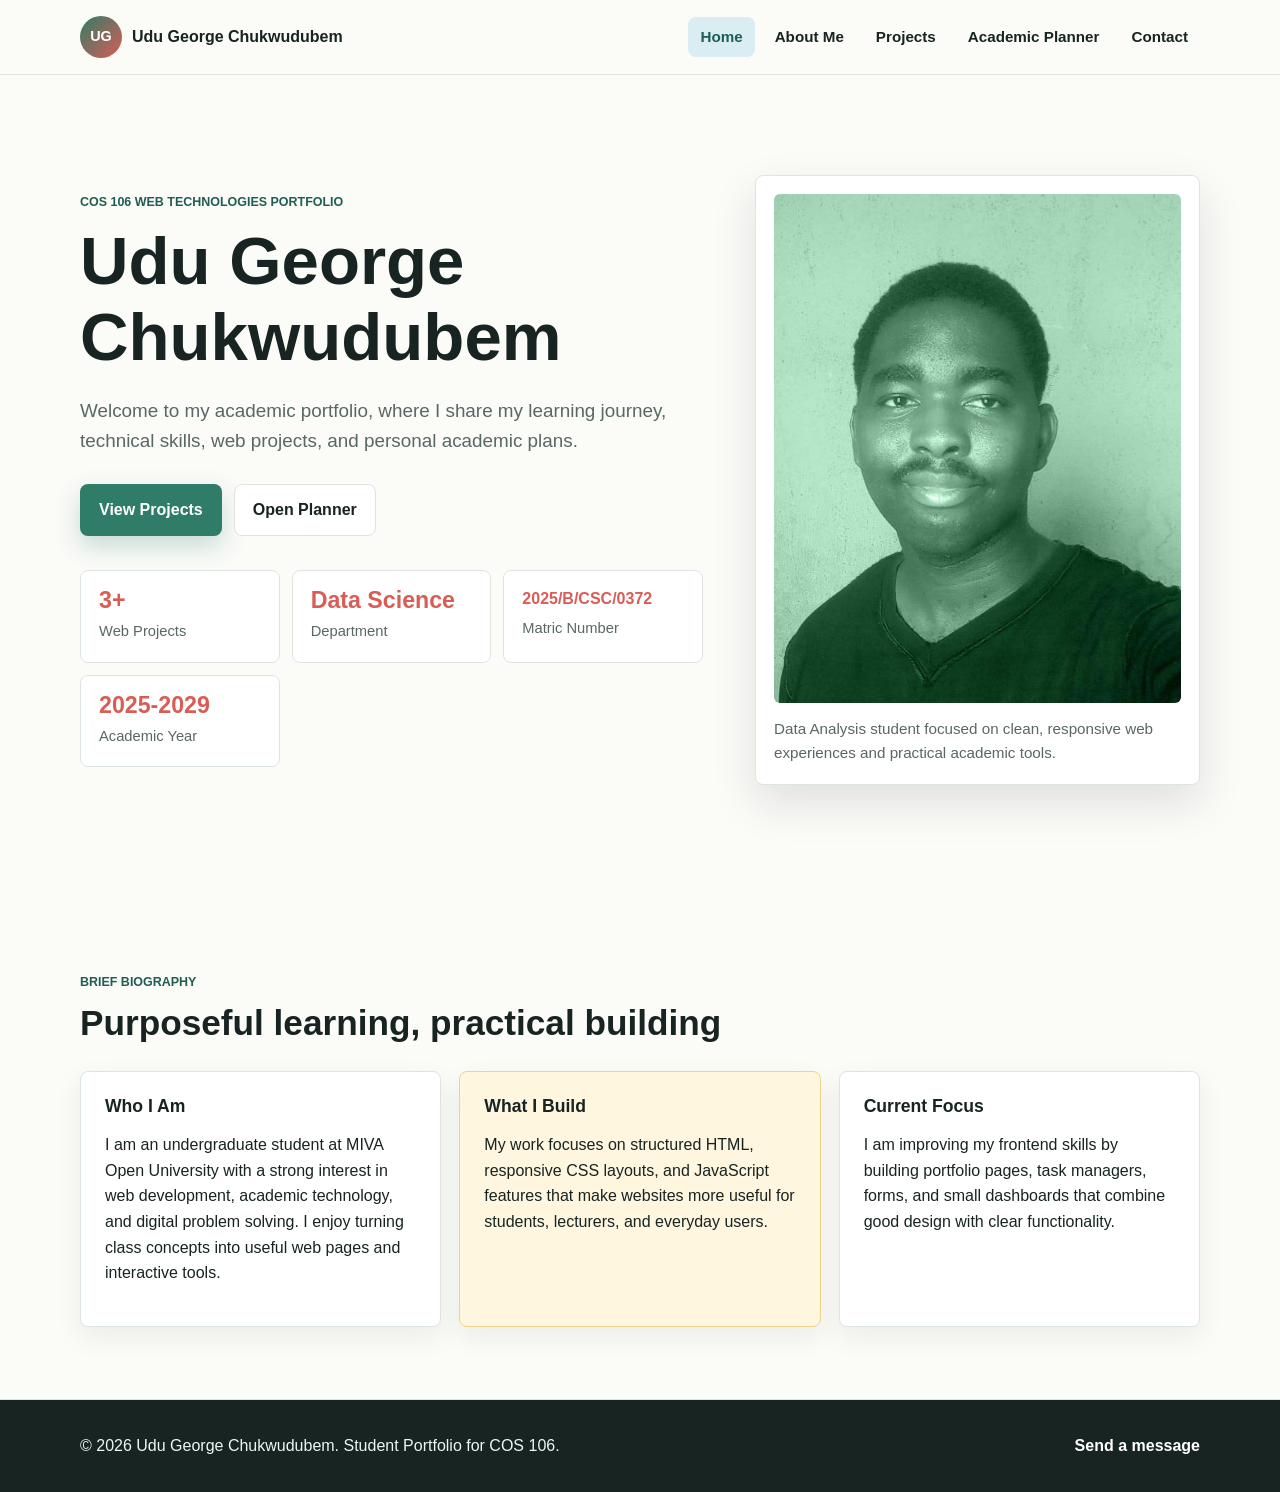
==== index.html @ a7101a03 "Add files via upload" ====
<!doctype html>
<html lang="en">
<head>
  <meta charset="utf-8">
  <meta name="viewport" content="width=device-width, initial-scale=1">
  <title>Udu George Chukwudubem | Student Portfolio</title>
  <link rel="stylesheet" href="css/styles.css">
  <script src="js/app.js" defer></script>
</head>
<body>
  <header class="site-header">
    <nav class="nav container" aria-label="Main navigation">
      <a class="brand" href="index.html" aria-label="Udu George Chukwudubem homepage">
        <span class="brand-mark">UG</span>
        <span>Udu George Chukwudubem</span>
      </a>
      <button class="nav-toggle" type="button" aria-expanded="false" aria-controls="site-menu" aria-label="Open navigation">
        <span></span>
        <span></span>
        <span></span>
      </button>
      <ul class="nav-links" id="site-menu">
        <li><a href="index.html" aria-current="page">Home</a></li>
        <li><a href="about.html">About Me</a></li>
        <li><a href="projects.html">Projects</a></li>
        <li><a href="planner.html">Academic Planner</a></li>
        <li><a href="contact.html">Contact</a></li>
      </ul>
    </nav>
  </header>

  <main>
    <section class="hero container">
      <div class="hero-copy">
        <p class="eyebrow">COS 106 Web Technologies Portfolio</p>
        <h1>Udu George Chukwudubem</h1>
        <p class="lead">Welcome to my academic portfolio, where I share my learning journey, technical skills, web projects, and personal academic plans.</p>
        <div class="hero-actions">
          <a class="button button-primary" href="projects.html">View Projects</a>
          <a class="button button-outline" href="planner.html">Open Planner</a>
        </div>
        <ul class="quick-stats" aria-label="Student highlights">
          <li><strong>3+</strong><span>Web Projects</span></li>
          <li><strong>Data Science</strong><span>Department</span></li>
          <li><strong class="long-value">2025/B/CSC/0372</strong><span>Matric Number</span></li>
          <li><strong>2025-2029</strong><span>Academic Year</span></li>
        </ul>
      </div>
      <figure class="portrait-card">
        <img src="assets/profile-photo.jpeg" alt="Profile photo of Udu George Chukwudubem">
        <figcaption>Data Analysis student focused on clean, responsive web experiences and practical academic tools.</figcaption>
      </figure>
    </section>

    <section class="section container">
      <div class="section-heading">
        <p class="eyebrow">Brief Biography</p>
        <h2>Purposeful learning, practical building</h2>
      </div>
      <div class="bio-grid">
        <article class="feature-panel">
          <h3>Who I Am</h3>
          <p>I am an undergraduate student at MIVA Open University with a strong interest in web development, academic technology, and digital problem solving. I enjoy turning class concepts into useful web pages and interactive tools.</p>
        </article>
        <article class="feature-panel accent">
          <h3>What I Build</h3>
          <p>My work focuses on structured HTML, responsive CSS layouts, and JavaScript features that make websites more useful for students, lecturers, and everyday users.</p>
        </article>
        <article class="feature-panel">
          <h3>Current Focus</h3>
          <p>I am improving my frontend skills by building portfolio pages, task managers, forms, and small dashboards that combine good design with clear functionality.</p>
        </article>
      </div>
    </section>
  </main>

  <footer class="site-footer">
    <div class="container footer-grid">
      <p>&copy; <span data-year></span> Udu George Chukwudubem. Student Portfolio for COS 106.</p>
      <a href="contact.html">Send a message</a>
    </div>
  </footer>
</body>
</html>
---- css/styles.css ----
:root {
  --ink: #172422;
  --muted: #596765;
  --paper: #fbfbf8;
  --surface: #ffffff;
  --teal: #2f7d68;
  --teal-dark: #1f5e50;
  --coral: #d95d55;
  --amber: #e9b44c;
  --sky: #d9edf2;
  --line: #dce5e1;
  --shadow: 0 18px 45px rgba(23, 36, 34, 0.12);
  --radius: 8px;
}

* {
  box-sizing: border-box;
}

html {
  scroll-behavior: smooth;
}

body {
  margin: 0;
  font-family: Arial, Helvetica, sans-serif;
  color: var(--ink);
  background: var(--paper);
  line-height: 1.6;
}

img {
  display: block;
  max-width: 100%;
}

a {
  color: var(--teal-dark);
  text-decoration: none;
}

a:hover,
a:focus-visible {
  color: var(--coral);
}

button,
input,
select,
textarea {
  font: inherit;
}

.container {
  width: min(1120px, calc(100% - 32px));
  margin: 0 auto;
}

.site-header {
  position: sticky;
  top: 0;
  z-index: 20;
  background: rgba(251, 251, 248, 0.94);
  border-bottom: 1px solid var(--line);
  backdrop-filter: blur(12px);
}

.nav {
  min-height: 74px;
  display: flex;
  align-items: center;
  justify-content: space-between;
  gap: 24px;
}

.brand {
  display: inline-flex;
  align-items: center;
  gap: 10px;
  color: var(--ink);
  font-weight: 800;
}

.brand-mark {
  width: 42px;
  height: 42px;
  display: grid;
  place-items: center;
  border-radius: 50%;
  color: #ffffff;
  background: linear-gradient(135deg, var(--teal), var(--coral));
  font-size: 0.9rem;
}

.nav-links {
  list-style: none;
  display: flex;
  align-items: center;
  gap: 8px;
  margin: 0;
  padding: 0;
}

.nav-links a {
  display: inline-flex;
  align-items: center;
  min-height: 40px;
  padding: 8px 12px;
  border-radius: var(--radius);
  color: var(--ink);
  font-weight: 700;
  font-size: 0.95rem;
  transition: background 180ms ease, color 180ms ease, transform 180ms ease;
}

.nav-links a:hover,
.nav-links a:focus-visible,
.nav-links a[aria-current="page"] {
  background: var(--sky);
  color: var(--teal-dark);
}

.nav-links a:hover {
  transform: translateY(-1px);
}

.nav-toggle {
  display: none;
  width: 44px;
  height: 44px;
  border: 1px solid var(--line);
  border-radius: var(--radius);
  background: var(--surface);
  cursor: pointer;
}

.nav-toggle span {
  display: block;
  width: 20px;
  height: 2px;
  margin: 5px auto;
  background: var(--ink);
}

.hero {
  min-height: calc(100vh - 74px);
  display: grid;
  grid-template-columns: minmax(0, 1.05fr) minmax(300px, 0.75fr);
  align-items: center;
  gap: 52px;
  padding: 56px 0 72px;
}

.hero-copy {
  animation: fade-up 600ms ease both;
}

.eyebrow {
  margin: 0 0 10px;
  color: var(--teal-dark);
  font-size: 0.78rem;
  font-weight: 800;
  text-transform: uppercase;
}

h1,
h2,
h3,
p {
  overflow-wrap: anywhere;
}

h1,
h2,
h3 {
  line-height: 1.14;
}

h1 {
  margin: 0;
  font-size: 4.2rem;
}

h2 {
  margin: 0 0 14px;
  font-size: 2.2rem;
}

h3 {
  margin: 0 0 10px;
  font-size: 1.1rem;
}

.lead {
  max-width: 650px;
  margin: 20px 0 0;
  color: var(--muted);
  font-size: 1.18rem;
}

.hero-actions {
  display: flex;
  flex-wrap: wrap;
  gap: 12px;
  margin-top: 28px;
}

.button {
  display: inline-flex;
  align-items: center;
  justify-content: center;
  min-height: 46px;
  padding: 12px 18px;
  border: 1px solid transparent;
  border-radius: var(--radius);
  font-weight: 800;
  cursor: pointer;
  transition: transform 180ms ease, box-shadow 180ms ease, background 180ms ease;
}

.button:hover,
.button:focus-visible {
  transform: translateY(-2px);
}

.button-primary {
  background: var(--teal);
  color: #ffffff;
  box-shadow: 0 10px 24px rgba(47, 125, 104, 0.25);
}

.button-primary:hover,
.button-primary:focus-visible {
  color: #ffffff;
  background: var(--teal-dark);
}

.button-outline {
  color: var(--ink);
  background: var(--surface);
  border-color: var(--line);
}

.quick-stats {
  list-style: none;
  display: grid;
  grid-template-columns: repeat(auto-fit, minmax(150px, 1fr));
  gap: 12px;
  max-width: 760px;
  margin: 34px 0 0;
  padding: 0;
}

.quick-stats li {
  min-height: 92px;
  padding: 18px;
  border: 1px solid var(--line);
  border-radius: var(--radius);
  background: var(--surface);
}

.quick-stats strong {
  display: block;
  color: var(--coral);
  font-size: 1.45rem;
  line-height: 1;
}

.quick-stats .long-value {
  font-size: 1rem;
  line-height: 1.25;
}

.quick-stats span {
  display: block;
  margin-top: 8px;
  color: var(--muted);
  font-size: 0.92rem;
}

.portrait-card {
  margin: 0;
  padding: 18px;
  border: 1px solid var(--line);
  border-radius: var(--radius);
  background: var(--surface);
  box-shadow: var(--shadow);
  animation: fade-up 760ms ease both;
}

.portrait-card img {
  width: 100%;
  aspect-ratio: 4 / 5;
  object-fit: cover;
  border-radius: calc(var(--radius) - 2px);
  background: var(--sky);
}

.portrait-card figcaption {
  margin-top: 14px;
  color: var(--muted);
  font-size: 0.95rem;
}

.section {
  padding: 72px 0;
}

.section-heading {
  max-width: 720px;
  margin-bottom: 28px;
}

.section-heading.compact {
  margin-bottom: 20px;
}

.bio-grid,
.skill-grid,
.project-grid {
  display: grid;
  grid-template-columns: repeat(3, minmax(0, 1fr));
  gap: 18px;
}

.feature-panel,
.skill-card,
.project-card,
.planner-form,
.task-board,
.contact-form,
.goal-panel {
  border: 1px solid var(--line);
  border-radius: var(--radius);
  background: var(--surface);
  box-shadow: 0 10px 28px rgba(23, 36, 34, 0.07);
}

.feature-panel,
.skill-card,
.goal-panel {
  padding: 24px;
}

.feature-panel.accent {
  background: #fff6df;
  border-color: #f0d38b;
}

.panel-subtitle {
  margin-top: 24px;
}

.page-main {
  min-height: calc(100vh - 200px);
}

.page-hero,
.page-title,
.contact-layout {
  padding: 62px 0 28px;
}

.page-hero {
  display: grid;
  grid-template-columns: minmax(0, 1fr) minmax(260px, 420px);
  align-items: center;
  gap: 42px;
}

.page-hero p,
.page-title p,
.contact-copy p {
  max-width: 720px;
  color: var(--muted);
  font-size: 1.05rem;
}

.page-hero img {
  border-radius: var(--radius);
  border: 1px solid var(--line);
  background: var(--sky);
}

.two-column,
.contact-layout,
.planner-layout {
  display: grid;
  grid-template-columns: minmax(0, 1fr) minmax(300px, 0.8fr);
  gap: 24px;
  align-items: start;
}

.skill-section {
  background: #eaf5f1;
}

.table-wrap {
  overflow-x: auto;
  border: 1px solid var(--line);
  border-radius: var(--radius);
  background: var(--surface);
}

table {
  width: 100%;
  min-width: 620px;
  border-collapse: collapse;
}

th,
td {
  padding: 14px 16px;
  text-align: left;
  border-bottom: 1px solid var(--line);
}

th {
  color: var(--teal-dark);
  background: var(--sky);
  font-size: 0.88rem;
  text-transform: uppercase;
}

tr:last-child td {
  border-bottom: 0;
}

.check-list,
.detail-list,
.contact-list {
  margin: 0;
  padding-left: 20px;
}

.check-list li,
.detail-list li,
.contact-list li {
  margin: 10px 0;
}

.media-panel audio {
  width: 100%;
  margin-top: 8px;
}

.project-card {
  overflow: hidden;
  transition: transform 180ms ease, box-shadow 180ms ease;
}

.project-card:hover {
  transform: translateY(-4px);
  box-shadow: var(--shadow);
}

.project-card img {
  width: 100%;
  aspect-ratio: 16 / 10;
  object-fit: cover;
  background: var(--sky);
}

.project-content {
  padding: 22px;
}

.tag {
  display: inline-flex;
  margin: 0 0 12px;
  padding: 5px 9px;
  border-radius: 999px;
  color: #72301f;
  background: #ffe1c4;
  font-size: 0.78rem;
  font-weight: 800;
}

.planner-layout {
  padding: 30px 0 72px;
}

.planner-form,
.task-board,
.contact-form {
  padding: 24px;
}

label {
  display: block;
  margin: 14px 0 7px;
  color: var(--ink);
  font-weight: 800;
}

input,
select,
textarea {
  width: 100%;
  border: 1px solid #c8d4d0;
  border-radius: var(--radius);
  background: #ffffff;
  color: var(--ink);
  padding: 12px 13px;
  transition: border-color 180ms ease, box-shadow 180ms ease;
}

input:focus,
select:focus,
textarea:focus {
  outline: none;
  border-color: var(--teal);
  box-shadow: 0 0 0 4px rgba(47, 125, 104, 0.14);
}

.form-row {
  display: grid;
  grid-template-columns: 1fr 1fr;
  gap: 12px;
}

.form-message {
  min-height: 24px;
  margin: 14px 0 0;
  color: var(--teal-dark);
  font-weight: 700;
}

.form-message.error {
  color: #b5362f;
}

.task-board-header {
  display: flex;
  align-items: flex-start;
  justify-content: space-between;
  gap: 18px;
  margin-bottom: 18px;
}

.task-stats {
  display: flex;
  flex-wrap: wrap;
  justify-content: flex-end;
  gap: 8px;
}

.task-stats span {
  display: inline-flex;
  align-items: center;
  gap: 5px;
  min-height: 34px;
  padding: 6px 10px;
  border-radius: 999px;
  background: #fff6df;
  color: #5e4a18;
  font-size: 0.9rem;
}

.task-list {
  list-style: none;
  display: grid;
  gap: 12px;
  margin: 0;
  padding: 0;
}

.task-item {
  display: grid;
  grid-template-columns: auto minmax(0, 1fr) auto;
  align-items: center;
  gap: 12px;
  min-height: 76px;
  padding: 14px;
  border: 1px solid var(--line);
  border-radius: var(--radius);
  background: #ffffff;
}

.task-item.completed {
  background: #eff7f4;
}

.task-item.completed .task-title {
  color: var(--muted);
  text-decoration: line-through;
}

.task-title {
  display: block;
  font-weight: 800;
}

.task-meta {
  display: flex;
  flex-wrap: wrap;
  gap: 8px;
  color: var(--muted);
  font-size: 0.88rem;
}

.task-check {
  width: 22px;
  height: 22px;
  accent-color: var(--teal);
}

.icon-button {
  width: 38px;
  height: 38px;
  border: 1px solid var(--line);
  border-radius: var(--radius);
  color: #9b2f2a;
  background: #fff5f3;
  cursor: pointer;
  font-size: 1.15rem;
  line-height: 1;
  transition: transform 180ms ease, background 180ms ease;
}

.icon-button:hover,
.icon-button:focus-visible {
  transform: translateY(-1px);
  background: #ffe0dc;
}

.empty-state {
  margin: 0;
  padding: 20px;
  border: 1px dashed #b7c5c1;
  border-radius: var(--radius);
  color: var(--muted);
  background: #f8fbfa;
}

.contact-layout {
  grid-template-columns: minmax(0, 0.85fr) minmax(320px, 1fr);
  gap: 34px;
}

.contact-list {
  margin-top: 22px;
}

.form-field {
  margin-bottom: 14px;
}

.error-message {
  display: block;
  min-height: 20px;
  margin-top: 5px;
  color: #b5362f;
  font-size: 0.88rem;
  font-weight: 700;
}

.form-field.invalid input,
.form-field.invalid textarea {
  border-color: #b5362f;
}

.site-footer {
  border-top: 1px solid var(--line);
  background: var(--ink);
  color: #eef5f2;
}

.footer-grid {
  min-height: 92px;
  display: flex;
  align-items: center;
  justify-content: space-between;
  gap: 18px;
}

.footer-grid a {
  color: #ffffff;
  font-weight: 800;
}

@keyframes fade-up {
  from {
    opacity: 0;
    transform: translateY(16px);
  }
  to {
    opacity: 1;
    transform: translateY(0);
  }
}

@media (max-width: 900px) {
  .hero,
  .page-hero,
  .two-column,
  .planner-layout,
  .contact-layout {
    grid-template-columns: 1fr;
  }

.hero {
    min-height: auto;
    padding-top: 42px;
  }

  h1 {
    font-size: 3.1rem;
  }

  h2 {
    font-size: 1.85rem;
  }

  .bio-grid,
  .skill-grid,
  .project-grid {
    grid-template-columns: repeat(2, minmax(0, 1fr));
  }
}

@media (max-width: 760px) {
  .nav {
    min-height: 66px;
  }

  .nav-toggle {
    display: block;
  }

  .nav-links {
    position: absolute;
    top: 66px;
    left: 16px;
    right: 16px;
    display: none;
    flex-direction: column;
    align-items: stretch;
    padding: 10px;
    border: 1px solid var(--line);
    border-radius: var(--radius);
    background: var(--surface);
    box-shadow: var(--shadow);
  }

  .nav-links.is-open {
    display: flex;
  }

  .nav-links a {
    justify-content: center;
  }

  .quick-stats,
  .bio-grid,
  .skill-grid,
  .project-grid,
  .form-row {
    grid-template-columns: 1fr;
  }

  .section {
    padding: 52px 0;
  }

  .page-hero,
  .page-title,
  .contact-layout {
    padding-top: 44px;
  }

  .task-board-header,
  .footer-grid {
    align-items: flex-start;
    flex-direction: column;
  }

  .task-stats {
    justify-content: flex-start;
  }
}

@media (max-width: 460px) {
  .container {
    width: min(100% - 24px, 1120px);
  }

  .hero-actions {
    flex-direction: column;
  }

  .button {
    width: 100%;
  }

  h1 {
    font-size: 2.35rem;
  }

  h2 {
    font-size: 1.55rem;
  }

  .task-item {
    grid-template-columns: auto minmax(0, 1fr);
  }

  .icon-button {
    grid-column: 2;
    justify-self: end;
  }
}
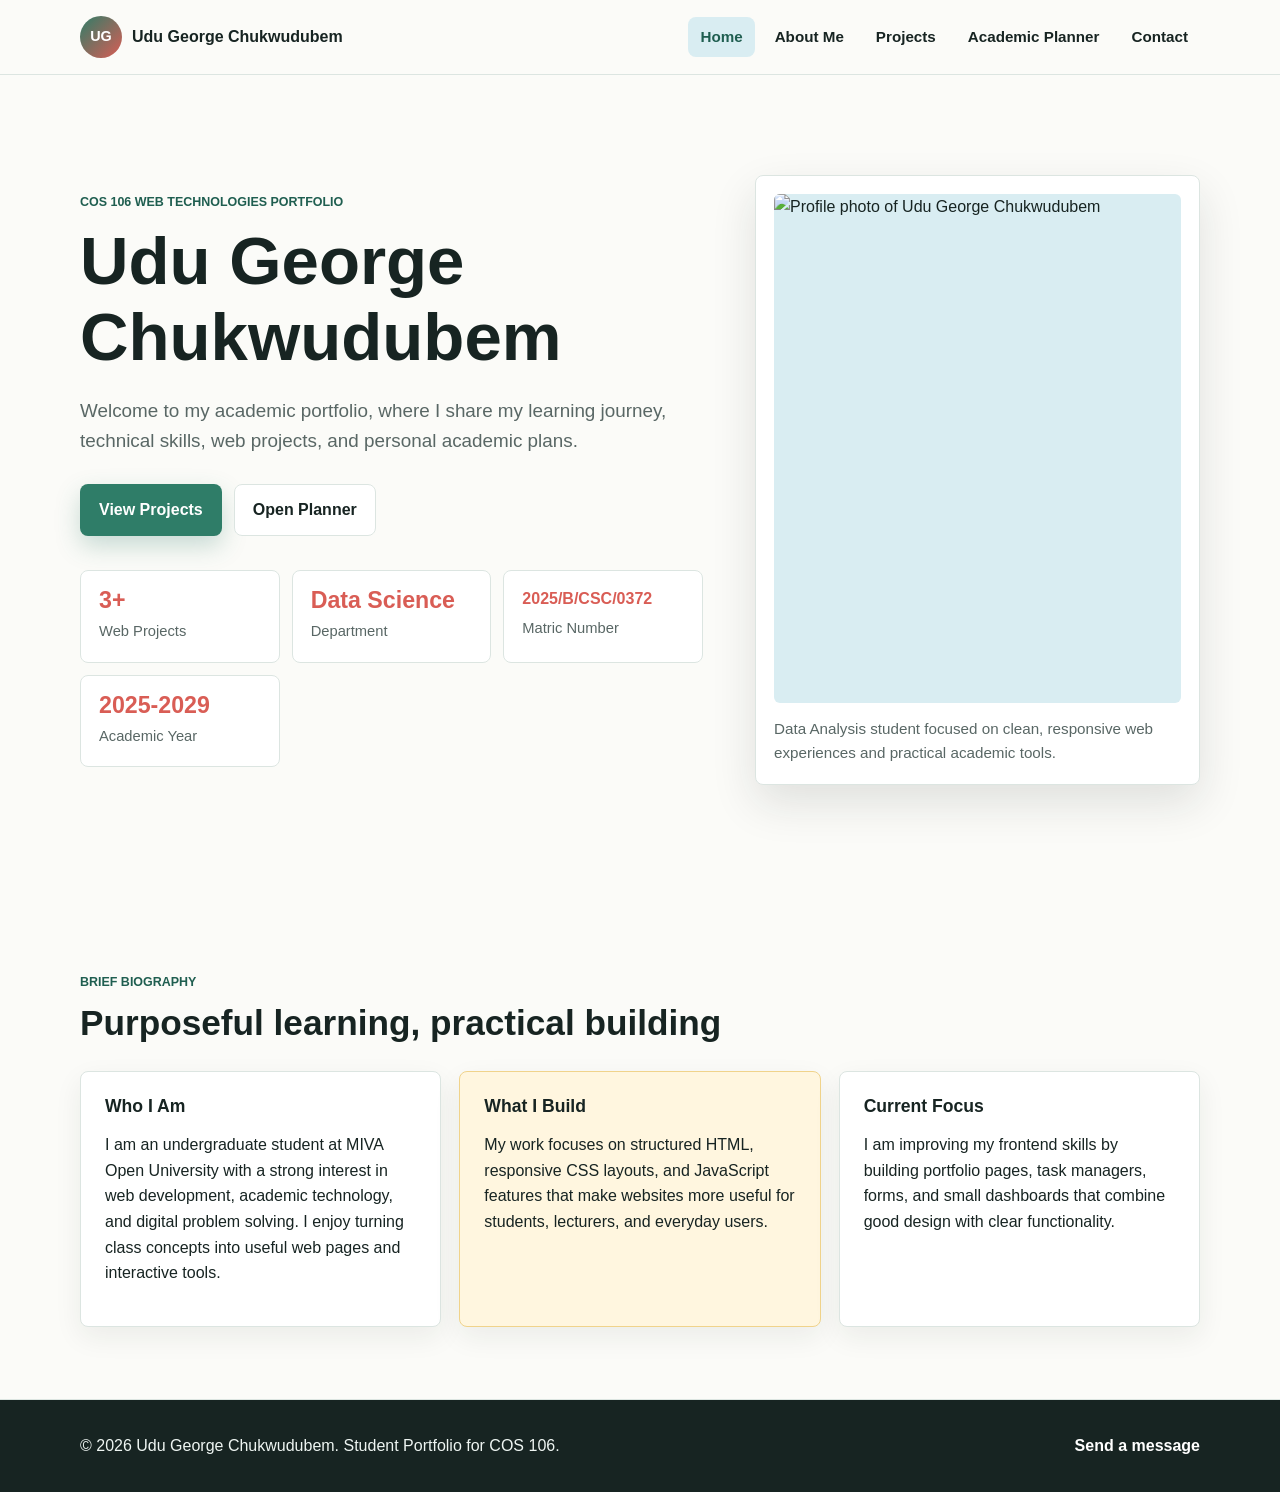
==== commit 7718a3fa: "Update index.html" ====
--- a/index.html
+++ b/index.html
@@ -47,7 +47,7 @@
         </ul>
       </div>
       <figure class="portrait-card">
-        <img src="assets/profile-photo.jpeg" alt="Profile photo of Udu George Chukwudubem">
+        <img src="assets/file:///C:/Users/Admin/Documents/Codex/2026-06-21/term-project-cos-106-introduction-to/outputs/student-portfolio-website/assets/profile-photo.jpeg" alt="Profile photo of Udu George Chukwudubem">
         <figcaption>Data Analysis student focused on clean, responsive web experiences and practical academic tools.</figcaption>
       </figure>
     </section>
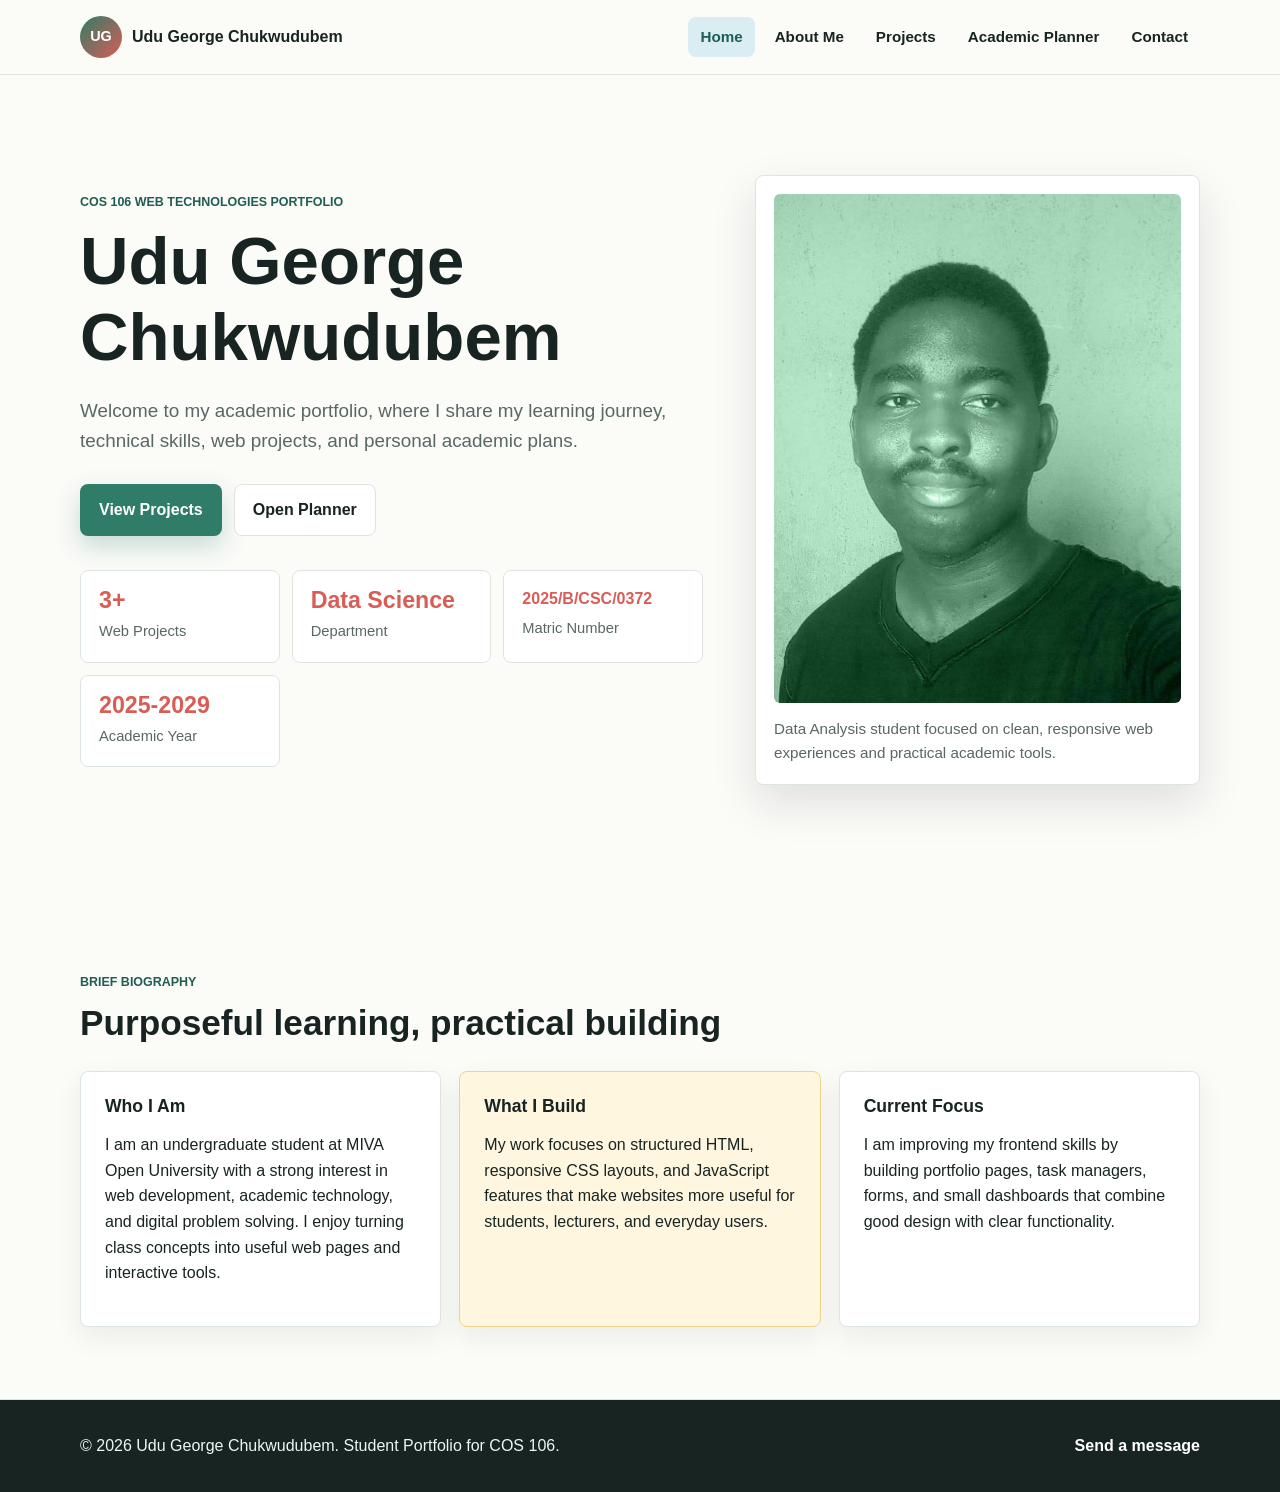
==== commit d429c7e6: "Update index.html" ====
--- a/index.html
+++ b/index.html
@@ -47,7 +47,7 @@
         </ul>
       </div>
       <figure class="portrait-card">
-        <img src="assets/file:///C:/Users/Admin/Documents/Codex/2026-06-21/term-project-cos-106-introduction-to/outputs/student-portfolio-website/assets/profile-photo.jpeg" alt="Profile photo of Udu George Chukwudubem">
+        <img src="assets/profile-photo.jpeg" alt="Profile photo of Udu George Chukwudubem">
         <figcaption>Data Analysis student focused on clean, responsive web experiences and practical academic tools.</figcaption>
       </figure>
     </section>
